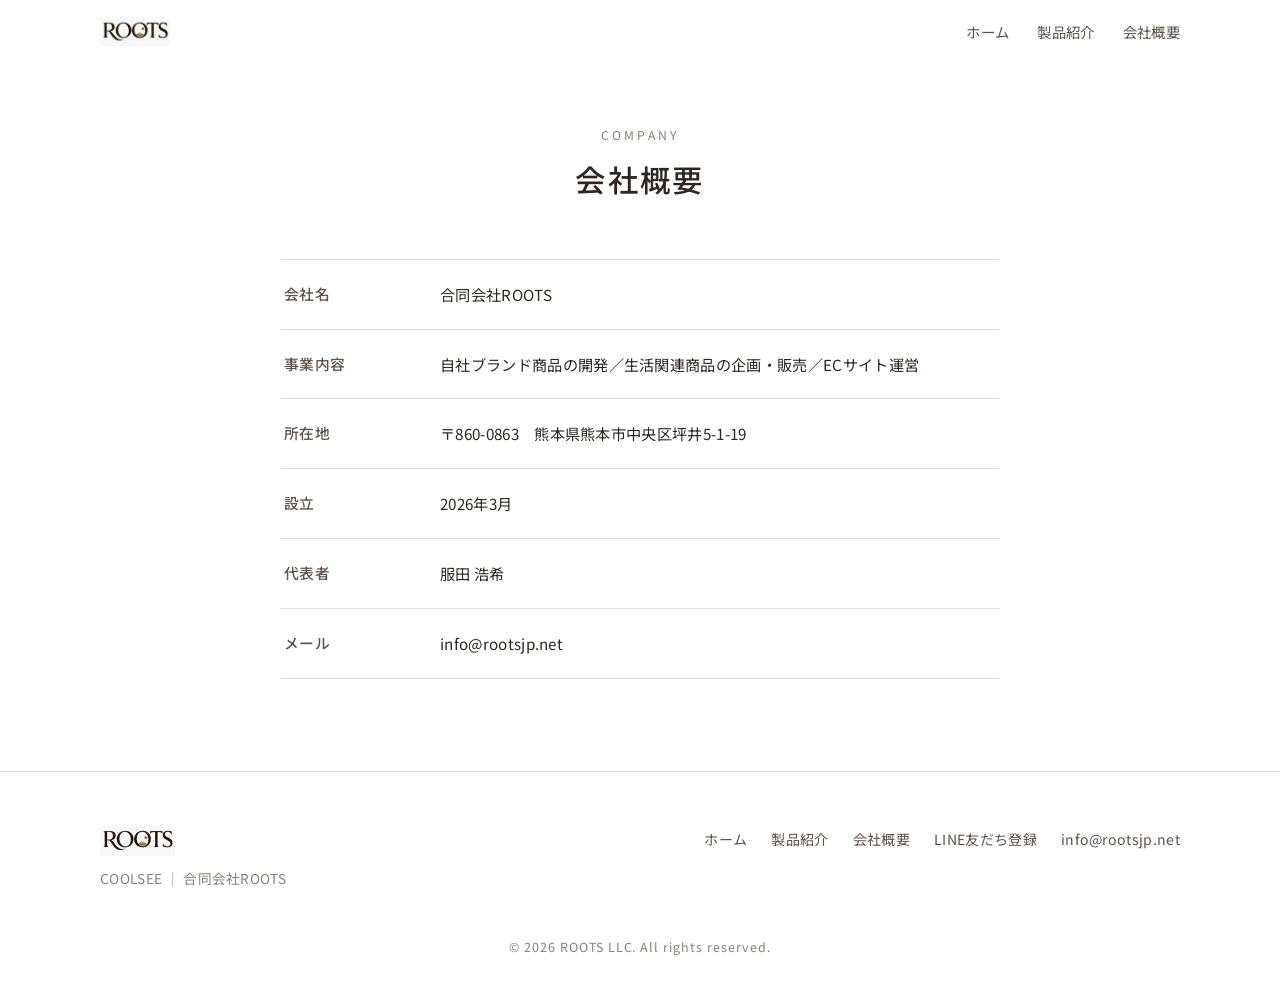
==== company.html @ 8de95a5e "モバイル表示調整・ロゴ差し替え・COOLSEEワードマーク追加 - スマホ幅でLINEバンド/ボタン/詳しく見るボタンを縮小・再配置、横スクロール防止 - ハンバーガーメニューをフェード表示に変更 -" ====
<!DOCTYPE html>
<html lang="ja">
<head>
  <meta charset="UTF-8" />
  <meta name="viewport" content="width=device-width, initial-scale=1.0" />
  <meta name="theme-color" content="#ffffff" />
  <title>会社概要｜合同会社ROOTS</title>
  <meta name="description" content="合同会社ROOTSの会社概要。生活雑貨の企画・開発・販売。保冷バッグ「COOLSEE」を展開。" />

  <link rel="icon" type="image/webp" href="assets/logo.webp" />
  <link rel="apple-touch-icon" href="assets/logo.webp" />

  <link rel="preconnect" href="https://fonts.googleapis.com" />
  <link rel="preconnect" href="https://fonts.gstatic.com" crossorigin />
  <link href="https://fonts.googleapis.com/css2?family=Noto+Sans+JP:wght@300;400;500;700&display=swap" rel="stylesheet" />
  <link rel="stylesheet" href="assets/style.css" />
</head>
<body>

  <!-- ===== Header ===== -->
  <header class="header" id="header">
    <div class="container header__inner">
      <a href="index.html" class="logo" aria-label="ROOTS ホーム">
        <img src="assets/logo.png" alt="ROOTS" />
      </a>

      <nav class="nav" id="nav">
        <ul class="nav__list">
          <li><a href="index.html">ホーム</a></li>
          <li><a href="coolsee.html">製品紹介</a></li>
          <li><a href="company.html">会社概要</a></li>
        </ul>
      </nav>

      <button class="hamburger" id="hamburger" aria-label="メニューを開く" aria-expanded="false">
        <span></span><span></span><span></span>
      </button>
    </div>
  </header>

  <main>
    <section class="section page-top">
      <div class="container">
        <header class="section__head">
          <p class="section__eyebrow">Company</p>
          <h1 class="section__title">会社概要</h1>
        </header>

        <dl class="company">
          <div class="company__row">
            <dt>会社名</dt>
            <dd>合同会社ROOTS</dd>
          </div>
          <div class="company__row">
            <dt>事業内容</dt>
            <dd>自社ブランド商品の開発／生活関連商品の企画・販売／ECサイト運営</dd>
          </div>
          <div class="company__row">
            <dt>所在地</dt>
            <dd>〒860-0863　熊本県熊本市中央区坪井5-1-19</dd>
          </div>
          <div class="company__row">
            <dt>設立</dt>
            <dd>2026年3月</dd>
          </div>
          <div class="company__row">
            <dt>代表者</dt>
            <dd>服田 浩希</dd>
          </div>
          <div class="company__row">
            <dt>メール</dt>
            <dd><a href="mailto:info@rootsjp.net">info@rootsjp.net</a></dd>
          </div>
        </dl>
      </div>
    </section>
  </main>

  <!-- ===== Footer ===== -->
  <footer class="footer">
    <div class="container footer__inner">
      <div class="footer__brand">
        <a href="index.html"><img src="assets/logo.png" alt="ROOTS" class="footer__logo" /></a>
        <p>COOLSEE ｜ 合同会社ROOTS</p>
      </div>
      <nav class="footer__nav">
        <a href="index.html">ホーム</a>
        <a href="coolsee.html">製品紹介</a>
        <a href="company.html">会社概要</a>
        <a href="https://lin.ee/xqbgA3V" target="_blank" rel="noopener">LINE友だち登録</a>
        <a href="mailto:info@rootsjp.net">info@rootsjp.net</a>
      </nav>
    </div>
    <p class="footer__copy">© <span id="year"></span> ROOTS LLC. All rights reserved.</p>
  </footer>

  <script src="assets/script.js"></script>
</body>
</html>
---- assets/style.css ----
/* ===== Design tokens ===== */
:root {
  --c-bg: #ffffff;
  --c-tint: #f6f4ef;        /* ごく薄い生成り */
  --c-text: #2e2620;        /* ロゴのダークブラウン */
  --c-muted: #8a8077;
  --c-line: #e7e1d6;
  --c-accent: #c0492f;      /* ロゴの赤（テラコッタ） */
  --c-key: #5d5349;
  --c-dark: #2e2620;
  --maxw: 1080px;
  --maxw-narrow: 720px;
  --font: "Noto Sans JP", system-ui, -apple-system, "Hiragino Kaku Gothic ProN", sans-serif;
}

/* ===== Base ===== */
* { box-sizing: border-box; }
html { scroll-behavior: smooth; scroll-padding-top: 64px; }
body {
  margin: 0; font-family: var(--font); font-weight: 400;
  color: var(--c-text); background: var(--c-bg);
  line-height: 1.9; letter-spacing: .02em; -webkit-font-smoothing: antialiased;
  overflow-x: hidden;
}
img { max-width: 100%; display: block; }
a { color: inherit; text-decoration: none; }
ul { list-style: none; margin: 0; padding: 0; }
h1, h2, h3, h4 { line-height: 1.5; margin: 0; font-weight: 500; }

.container { width: min(var(--maxw), 88%); margin-inline: auto; }
.container--narrow { width: min(var(--maxw-narrow), 88%); }

/* ===== Buttons ===== */
.btn {
  display: inline-flex; align-items: center; justify-content: center;
  padding: 14px 34px; background: var(--c-text); color: #fff;
  font-weight: 500; font-size: .92rem; letter-spacing: .04em;
  border: 1px solid var(--c-text); border-radius: 2px; cursor: pointer;
  font-family: var(--font); transition: opacity .2s ease; white-space: nowrap;
}
.btn:hover { opacity: .82; }
.btn--ghost { background: transparent; color: var(--c-text); border-color: var(--c-line); }
.btn--ghost:hover { opacity: 1; border-color: var(--c-text); }
.btn--ghost-on-dark { color: #fff; border-color: rgba(255,255,255,.5); }
.btn--ghost-on-dark:hover { border-color: #fff; }
.btn--sm { padding: 11px 26px; font-size: .85rem; }
.btn--block { width: 100%; }

/* ===== Header ===== */
.header {
  position: fixed; inset: 0 0 auto 0; z-index: 100;
  background: #ffffff; -webkit-backdrop-filter: blur(8px); backdrop-filter: blur(8px);
  border-bottom: 1px solid transparent; transition: border-color .25s ease;
}
.header.scrolled { border-bottom-color: var(--c-line); }
.header__inner { display: flex; align-items: center; justify-content: space-between; height: 64px; }
.logo { display: inline-flex; align-items: center; }
.logo img { height: 28px; width: auto; }
.nav { display: flex; align-items: center; gap: 24px; }
.nav__list { display: flex; gap: 28px; font-size: .9rem; }
.nav__list a { color: var(--c-key); transition: color .2s ease; }
.nav__list a:hover { color: var(--c-text); }
.hamburger { display: none; flex-direction: column; gap: 6px; background: none; border: none; cursor: pointer; padding: 8px; }
.hamburger span { width: 24px; height: 2px; background: var(--c-text); transition: .3s; }
.hamburger.open span:nth-child(1) { transform: translateY(8px) rotate(45deg); }
.hamburger.open span:nth-child(2) { opacity: 0; }
.hamburger.open span:nth-child(3) { transform: translateY(-8px) rotate(-45deg); }

/* ===== LINE button ===== */
.btn--line { background: #06C755; color: #fff; border-color: #06C755; gap: .5em; }
.btn--line:hover { opacity: .88; }
.btn--line__icon {
  display: inline-grid; place-items: center; font-size: .62rem; font-weight: 700;
  letter-spacing: .02em; background: #fff; color: #06C755; border-radius: 4px;
  padding: 2px 5px; line-height: 1;
}
.btn--line-lg { padding: 14px 28px; font-size: .95rem; }
.nav__line { margin-left: 4px; }

/* ===== Top page: showcase (商品画像のみ) ===== */
.top { padding-top: 64px; }
.showcase { display: block; position: relative; }
.showcase__img { width: 100%; max-height: 86vh; object-fit: cover; display: block; }
.showcase__more {
  position: absolute; right: 28px; bottom: 28px;
  display: inline-flex; align-items: center; gap: 1em;
  background: rgba(46,38,32,.82); color: #fff; padding: 16px 30px;
  font-size: .9rem; font-weight: 500; letter-spacing: .18em; border-radius: 2px;
  border: 1px solid rgba(255,255,255,.25);
  backdrop-filter: blur(6px); overflow: hidden;
  transition: background .3s ease, letter-spacing .3s ease, padding-right .3s ease;
}
.showcase__more i { font-style: normal; transition: transform .3s ease; }
.showcase:hover .showcase__more { background: var(--c-text); padding-right: 36px; }
.showcase:hover .showcase__more i { transform: translateX(6px); }

/* ===== LINE band ===== */
.line-band { background: var(--c-tint); padding: 60px 0; }
.line-band__inner { display: flex; align-items: center; justify-content: space-between; gap: 36px; flex-wrap: wrap; }
.line-band__text { flex: 1 1 320px; }
.line-band__eyebrow { display: inline-block; background: #06C755; color: #fff; font-size: .72rem; font-weight: 700; letter-spacing: .1em; padding: 4px 12px; border-radius: 2px; margin: 0 0 14px; }
.line-band__title { font-size: clamp(1rem, 4vw, 1.7rem); font-weight: 500; letter-spacing: 0; margin-bottom: 10px; white-space: nowrap; }
.line-band__lead { color: var(--c-key); font-size: .92rem; margin: 0 0 22px; }
.line-band__lead strong { font-weight: 700; color: var(--c-text); box-shadow: inset 0 -.5em 0 rgba(6,199,85,.2); }
.line-band__qr { display: flex; flex-direction: column; align-items: center; gap: 8px; }
.line-band__qr img { width: 132px; height: 132px; background: #fff; border: 1px solid var(--c-line); padding: 8px; }
.line-band__qr span { font-size: .78rem; color: var(--c-muted); }

/* ===== Hero / Key Visual ===== */
.kv { padding-top: 64px; text-align: center; }
.kv__img { width: 100%; max-height: 78vh; object-fit: cover; }
.kv__actions { display: flex; gap: 14px; justify-content: center; flex-wrap: wrap; padding: 34px 0 6px; }

/* ===== Slideshow（自動スライドショー） ===== */
.slideshow { margin-top: 64px; position: relative; background: var(--c-tint); overflow: hidden; }
.slideshow__slides { position: relative; width: 100%; height: clamp(420px, 78vh, 780px); }
.slide {
  position: absolute; inset: 0; width: 100%; height: 100%; object-fit: cover;
  opacity: 0; transition: opacity 1s ease; pointer-events: none;
}
.slide.is-active { opacity: 1; }
.slide--contain { object-fit: contain; background: var(--c-tint); }
.slideshow__dots { position: absolute; left: 0; right: 0; bottom: 18px; display: flex; gap: 9px; justify-content: center; z-index: 2; }
.slideshow__dots button {
  width: 9px; height: 9px; border-radius: 50%; border: none; cursor: pointer; padding: 0;
  background: rgba(255,255,255,.55); box-shadow: 0 0 0 1px rgba(46,38,32,.25); transition: background .2s ease, transform .2s ease;
}
.slideshow__dots button.is-active { background: #fff; transform: scale(1.3); }

/* ===== Intro ===== */
.intro { padding: 76px 0 30px; text-align: center; }
.intro__brand { font-size: 1rem; letter-spacing: .42em; color: var(--c-muted); margin: 0 0 16px; padding-left: .42em; }
.intro__logo { height: 30px; width: auto; margin: 0 auto 22px; display: block; }
.intro__title { font-size: clamp(1.35rem, 3.6vw, 2.2rem); font-weight: 500; letter-spacing: .04em; }
.intro__lead { color: var(--c-key); margin: 24px auto 0; max-width: 40em; }
.intro__actions { display: flex; gap: 14px; justify-content: center; flex-wrap: wrap; margin-top: 30px; }
.note { font-size: .8rem; color: var(--c-muted); margin: 12px 0 0; }
.frow__body .note { margin-top: 14px; }
.stats { display: flex; flex-wrap: wrap; justify-content: center; gap: 14px 0; margin: 40px auto 0; max-width: 720px; border: 1px solid var(--c-line); }
.stats li { flex: 1 1 25%; min-width: 130px; padding: 22px 10px; border-right: 1px solid var(--c-line); display: flex; flex-direction: column; gap: 4px; }
.stats li:last-child { border-right: none; }
.stats strong { font-size: 1.7rem; font-weight: 500; letter-spacing: .02em; color: var(--c-text); line-height: 1.2; }
.stats strong small { font-size: .9rem; margin-left: 2px; color: var(--c-key); }
.stats span { font-size: .78rem; color: var(--c-muted); letter-spacing: .06em; }

/* ===== Sections ===== */
.section { padding: 92px 0; }
.page-top { padding-top: 124px; }

/* ===== Company ===== */
.company { max-width: 720px; margin: 0 auto; border-top: 1px solid var(--c-line); }
.company__row { display: grid; grid-template-columns: 140px 1fr; gap: 16px; padding: 20px 4px; border-bottom: 1px solid var(--c-line); }
.company__row dt { font-weight: 500; color: var(--c-key); font-size: .92rem; }
.company__row dd { margin: 0; font-size: .95rem; }
.section--tint { background: var(--c-tint); }
.section__head { text-align: center; margin-bottom: 56px; }
.section__eyebrow { font-size: .76rem; letter-spacing: .26em; text-transform: uppercase; color: var(--c-muted); margin: 0 0 10px; }
.section__title { font-size: clamp(1.4rem, 3vw, 1.9rem); font-weight: 500; letter-spacing: .08em; }

/* ===== Feature rows ===== */
.frow { display: grid; grid-template-columns: 1fr 1fr; gap: 56px; align-items: center; margin-bottom: 72px; }
.frow:last-child { margin-bottom: 0; }
.frow--rev .frow__media { order: 2; }
.frow__media img { width: 100%; aspect-ratio: 4 / 3; object-fit: cover; background: var(--c-tint); border: 1px solid var(--c-line); }
.frow--doc .frow__media img { aspect-ratio: 3 / 4; object-fit: contain; background: #fff; }
.section--tint .frow__media img { background: #fff; }
.frow__no { font-size: .85rem; letter-spacing: .2em; color: var(--c-accent); margin: 0 0 12px; font-weight: 500; }
.frow__body h3 { font-size: clamp(1.15rem, 2.4vw, 1.45rem); font-weight: 500; margin-bottom: 16px; }
.frow__body p:not(.frow__no) { color: var(--c-muted); margin: 0; }

/* ===== Lineup ===== */
.lineup-single { max-width: 920px; margin: 0 auto; }
.lineup-img { width: 100%; background: #fff; border: 1px solid var(--c-line); }
.lineup-names { display: grid; grid-template-columns: 1fr 1fr; gap: 32px; margin-top: 28px; text-align: center; }
.color__name { font-size: 1.2rem; font-weight: 500; margin: 0 0 8px; letter-spacing: .08em; }
.color__desc { color: var(--c-muted); font-size: .92rem; margin: 0; }

/* ===== Spec ===== */
.spec { display: grid; grid-template-columns: 1fr 1fr; gap: 48px; align-items: center; }
.spec__media img { width: 100%; background: #fff; border: 1px solid var(--c-line); }
.spec__table { margin: 0; border-top: 1px solid var(--c-line); }
.spec__row { display: grid; grid-template-columns: 110px 1fr; gap: 16px; padding: 18px 4px; border-bottom: 1px solid var(--c-line); }
.spec__row dt { font-weight: 500; color: var(--c-key); font-size: .92rem; }
.spec__row dd { margin: 0; font-size: .95rem; }

/* ===== Gallery ===== */
.gallery { display: grid; grid-template-columns: repeat(3, 1fr); gap: 24px; }
.gallery figure { margin: 0; }
.gallery img { width: 100%; aspect-ratio: 3 / 2; object-fit: cover; background: #fff; border: 1px solid var(--c-line); }
.gallery figcaption { text-align: center; color: var(--c-muted); font-size: .88rem; margin-top: 12px; }

/* ===== CTA band ===== */
.cta { background: var(--c-dark); color: #fff; padding: 80px 0; text-align: center; }
.cta__title { font-size: clamp(1.5rem, 3.6vw, 2.1rem); font-weight: 500; letter-spacing: .08em; }
.cta__lead { color: rgba(255,255,255,.8); margin: 18px auto 32px; max-width: 36em; }
.cta__lead strong { color: #fff; font-weight: 700; box-shadow: inset 0 -.5em 0 rgba(6,199,85,.4); }
.cta__actions { display: flex; gap: 14px; justify-content: center; flex-wrap: wrap; }
.cta .btn:not(.btn--ghost) { background: #fff; color: var(--c-dark); border-color: #fff; }

/* ===== News ===== */
.news { max-width: 760px; margin: 0 auto; border-top: 1px solid var(--c-line); }
.news__item { display: grid; grid-template-columns: auto auto 1fr; gap: 20px; align-items: baseline; padding: 22px 4px; border-bottom: 1px solid var(--c-line); }
.news__item time { font-size: .85rem; color: var(--c-muted); }
.news__tag { font-size: .74rem; color: var(--c-key); border: 1px solid var(--c-line); padding: 2px 12px; border-radius: 2px; white-space: nowrap; }
.news__item p { margin: 0; font-size: .95rem; }

/* ===== Contact form ===== */
.contact__lead { text-align: center; color: var(--c-muted); margin: -28px 0 40px; }
.form { display: grid; gap: 20px; }
.form__row { display: grid; gap: 8px; }
.form__row label { font-weight: 500; font-size: .9rem; }
.req { background: var(--c-text); color: #fff; font-size: .66rem; padding: 2px 8px; border-radius: 2px; margin-left: 6px; vertical-align: middle; letter-spacing: .08em; }
.form input, .form textarea {
  font-family: var(--font); font-size: .98rem; padding: 13px 16px;
  border: 1px solid var(--c-line); border-radius: 2px; background: #fff; color: var(--c-text);
  transition: border-color .2s ease;
}
.form input:focus, .form textarea:focus { outline: none; border-color: var(--c-text); }
.form textarea { resize: vertical; }
.form__note { color: #8a6d2f; background: #f3efe6; border: 1px solid #e2d6b8; border-radius: 2px; padding: 11px 14px; font-size: .84rem; margin: 0; }
.form__result { text-align: center; font-weight: 500; margin: 6px 0 0; min-height: 1.4em; font-size: .92rem; }
.form__result.ok { color: var(--c-text); }
.form__result.err { color: #b3261e; }

/* ===== Footer ===== */
.footer { border-top: 1px solid var(--c-line); padding: 54px 0 28px; }
.footer__inner { display: flex; justify-content: space-between; gap: 36px; flex-wrap: wrap; align-items: flex-start; }
.footer__logo { height: 30px; width: auto; }
.footer__brand p { color: var(--c-muted); margin: 10px 0 0; font-size: .85rem; }
.footer__nav { display: flex; flex-wrap: wrap; gap: 10px 24px; align-content: start; }
.footer__nav a { color: var(--c-key); font-size: .88rem; }
.footer__nav a:hover { color: var(--c-text); }
.footer__copy { text-align: center; color: var(--c-muted); font-size: .78rem; letter-spacing: .08em; margin: 44px 0 0; }

/* ===== To top ===== */
.to-top {
  position: fixed; right: 22px; bottom: 22px; z-index: 90;
  width: 44px; height: 44px; border-radius: 2px; background: var(--c-text); color: #fff;
  display: grid; place-items: center; font-size: 1.1rem;
  opacity: 0; pointer-events: none; transform: translateY(10px); transition: .3s;
}
.to-top.show { opacity: .9; pointer-events: auto; transform: translateY(0); }
.to-top:hover { opacity: 1; }

/* ===== Reveal ===== */
.reveal { opacity: 0; transform: translateY(16px); transition: opacity .8s ease, transform .8s ease; }
.reveal.in { opacity: 1; transform: none; }

/* ===== The "TODO" tags ===== */
.todo { display: inline-block; background: #f3efe6; color: #8a6d2f; font-size: .78rem; padding: 2px 10px; border-radius: 2px; border: 1px dashed #e2c98d; }

/* ===== Responsive ===== */
@media (max-width: 860px) {
  .frow, .spec { grid-template-columns: 1fr; gap: 28px; }
  .frow--rev .frow__media { order: 0; }
  .gallery { grid-template-columns: 1fr; }

  .nav { position: fixed; inset: 64px 0 auto 0; background: #fff; border-bottom: 1px solid var(--c-line);
    flex-direction: column; align-items: stretch; gap: 0;
    opacity: 0; visibility: hidden; transform: translateY(-10px);
    transition: opacity .3s ease, transform .3s ease, visibility .3s ease; }
  .nav.open { opacity: 1; visibility: visible; transform: translateY(0); }
  .nav__list { flex-direction: column; gap: 0; }
  .nav__list li { border-top: 1px solid var(--c-line); }
  .nav__list li:first-child { border-top: none; }
  .nav__list a { display: block; padding: 16px 6%; }
  .nav__line { margin: 16px 6%; }
  .hamburger { display: flex; }
}

@media (max-width: 560px) {
  .section { padding: 68px 0; }
  .slideshow__slides { height: clamp(320px, 64vh, 520px); }
  .line-band__inner { flex-direction: column; text-align: center; }
  .line-band__eyebrow { margin-inline: auto; font-size: .68rem; }
  .line-band__lead { font-size: .82rem; }
  .btn--line-lg { padding: 12px 22px; font-size: .86rem; }
  .showcase__more { right: 10px; left: auto; bottom: 10px; transform: none; padding: 6px 11px; font-size: .66rem; letter-spacing: .04em; gap: .35em; border-radius: 3px; }
  .showcase:hover .showcase__more { transform: none; padding-right: 11px; }
  .stats li { flex: 1 1 50%; border-right: none; }
  .stats li:nth-child(odd) { border-right: 1px solid var(--c-line); }
  .stats strong { font-size: 1.4rem; }
  .lineup-names { grid-template-columns: 1fr; gap: 18px; }
  .news__item { grid-template-columns: 1fr; gap: 6px; }
  .spec__row { grid-template-columns: 1fr; gap: 4px; }
  .company__row { grid-template-columns: 1fr; gap: 4px; }
  .footer__inner { flex-direction: column; }
}

@media (prefers-reduced-motion: reduce) {
  * { animation: none !important; scroll-behavior: auto; }
  .reveal { opacity: 1; transform: none; transition: none; }
}
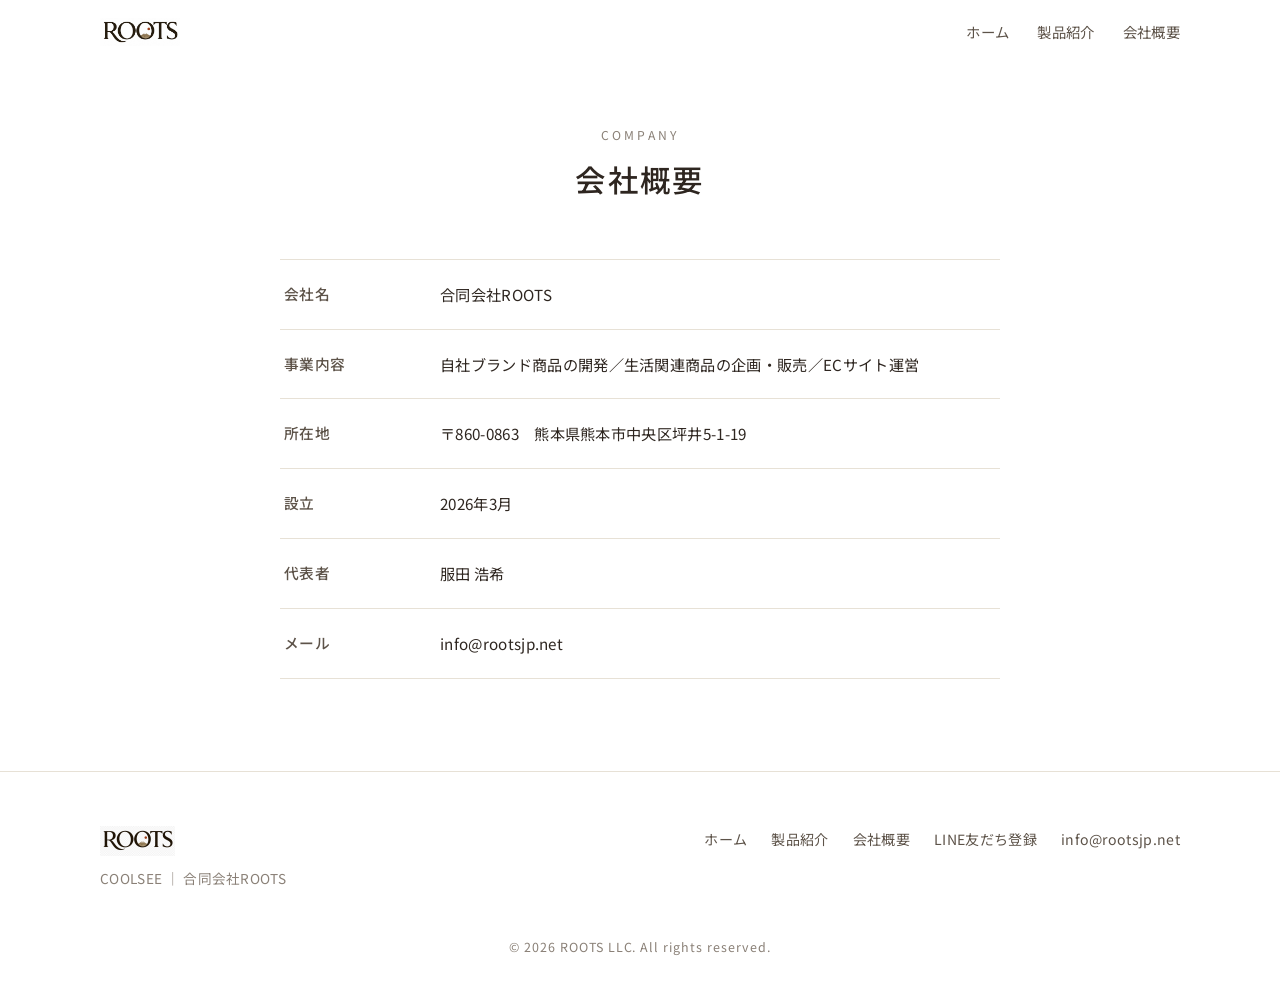
==== commit ba114716: "商品仕様表の追加・モバイル余白/文字サイズ調整・ロゴ差し替え" ====
--- a/company.html
+++ b/company.html
@@ -21,7 +21,7 @@
   <header class="header" id="header">
     <div class="container header__inner">
       <a href="index.html" class="logo" aria-label="ROOTS ホーム">
-        <img src="assets/logo.png" alt="ROOTS" />
+        <img src="assets/logo-header.jpg" alt="ROOTS" />
       </a>
 
       <nav class="nav" id="nav">
--- a/assets/style.css
+++ b/assets/style.css
@@ -130,9 +130,11 @@
 /* ===== Intro ===== */
 .intro { padding: 76px 0 30px; text-align: center; }
 .intro__brand { font-size: 1rem; letter-spacing: .42em; color: var(--c-muted); margin: 0 0 16px; padding-left: .42em; }
-.intro__logo { height: 30px; width: auto; margin: 0 auto 22px; display: block; }
+.intro__logo { height: 46px; width: auto; margin: 0 auto 24px; display: block; }
 .intro__title { font-size: clamp(1.35rem, 3.6vw, 2.2rem); font-weight: 500; letter-spacing: .04em; }
+.intro__title span { display: block; }
 .intro__lead { color: var(--c-key); margin: 24px auto 0; max-width: 40em; }
+.intro__lead .lead-line { white-space: nowrap; }
 .intro__actions { display: flex; gap: 14px; justify-content: center; flex-wrap: wrap; margin-top: 30px; }
 .note { font-size: .8rem; color: var(--c-muted); margin: 12px 0 0; }
 .frow__body .note { margin-top: 14px; }
@@ -179,9 +181,11 @@
 .spec { display: grid; grid-template-columns: 1fr 1fr; gap: 48px; align-items: center; }
 .spec__media img { width: 100%; background: #fff; border: 1px solid var(--c-line); }
 .spec__table { margin: 0; border-top: 1px solid var(--c-line); }
-.spec__row { display: grid; grid-template-columns: 110px 1fr; gap: 16px; padding: 18px 4px; border-bottom: 1px solid var(--c-line); }
-.spec__row dt { font-weight: 500; color: var(--c-key); font-size: .92rem; }
-.spec__row dd { margin: 0; font-size: .95rem; }
+.spec__row { display: grid; grid-template-columns: 96px 1fr; gap: 14px; padding: 12px 4px; border-bottom: 1px solid var(--c-line); }
+.spec__row dt { font-weight: 500; color: var(--c-key); font-size: .82rem; }
+.spec__row dd { margin: 0; font-size: .82rem; line-height: 1.7; }
+.spec-notes { max-width: 720px; margin: 20px auto 0; padding: 0; }
+.spec-notes li { font-size: .76rem; color: var(--c-muted); line-height: 1.8; }
 
 /* ===== Gallery ===== */
 .gallery { display: grid; grid-template-columns: repeat(3, 1fr); gap: 24px; }
@@ -191,11 +195,11 @@
 
 /* ===== CTA band ===== */
 .cta { background: var(--c-dark); color: #fff; padding: 80px 0; text-align: center; }
-.cta__title { font-size: clamp(1.5rem, 3.6vw, 2.1rem); font-weight: 500; letter-spacing: .08em; }
+.cta__title { font-size: clamp(1.4rem, 3.6vw, 2.1rem); font-weight: 500; letter-spacing: .04em; white-space: nowrap; }
 .cta__lead { color: rgba(255,255,255,.8); margin: 18px auto 32px; max-width: 36em; }
 .cta__lead strong { color: #fff; font-weight: 700; box-shadow: inset 0 -.5em 0 rgba(6,199,85,.4); }
 .cta__actions { display: flex; gap: 14px; justify-content: center; flex-wrap: wrap; }
-.cta .btn:not(.btn--ghost) { background: #fff; color: var(--c-dark); border-color: #fff; }
+.cta .btn:not(.btn--ghost):not(.btn--line) { background: #fff; color: var(--c-dark); border-color: #fff; }
 
 /* ===== News ===== */
 .news { max-width: 760px; margin: 0 auto; border-top: 1px solid var(--c-line); }
@@ -269,8 +273,18 @@
 }
 
 @media (max-width: 560px) {
-  .section { padding: 68px 0; }
-  .slideshow__slides { height: clamp(320px, 64vh, 520px); }
+  .section { padding: 54px 0; }
+  .section__head { margin-bottom: 30px; }
+  .slideshow__slides { height: auto; aspect-ratio: 4 / 3; }
+  .intro { padding: 36px 0 20px; }
+  .intro__logo { height: 40px; margin-bottom: 18px; }
+  .intro__title { font-size: min(1.4rem, 5.2vw); letter-spacing: 0; }
+  .intro__title span { white-space: nowrap; }
+  .intro__lead { font-size: .78rem; }
+  .section__title { font-size: 1.2rem; letter-spacing: .02em; white-space: nowrap; }
+  .cta__title { font-size: 1.2rem; letter-spacing: .02em; }
+  .frow__body p:not(.note) { font-size: .85rem; }
+  .color__desc { font-size: .8rem; }
   .line-band__inner { flex-direction: column; text-align: center; }
   .line-band__eyebrow { margin-inline: auto; font-size: .68rem; }
   .line-band__lead { font-size: .82rem; }
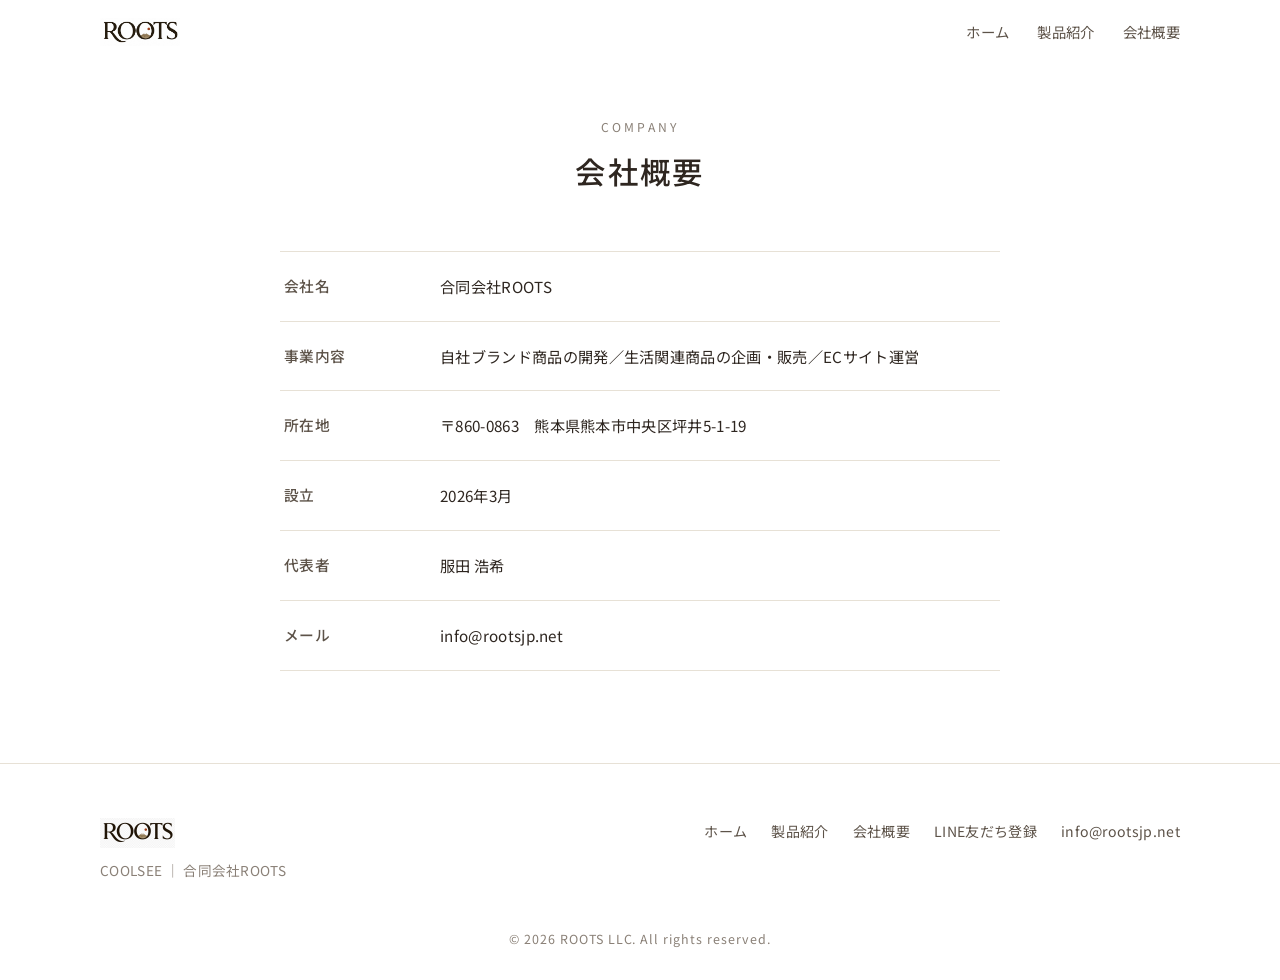
==== commit 7793575c: "会社概要の上部余白を修正（見出しの見切れ解消）・ver=6" ====
--- a/company.html
+++ b/company.html
@@ -13,7 +13,7 @@
   <link rel="preconnect" href="https://fonts.googleapis.com" />
   <link rel="preconnect" href="https://fonts.gstatic.com" crossorigin />
   <link href="https://fonts.googleapis.com/css2?family=Noto+Sans+JP:wght@300;400;500;700&display=swap" rel="stylesheet" />
-  <link rel="stylesheet" href="assets/style.css" />
+  <link rel="stylesheet" href="assets/style.css?v=6" />
 </head>
 <body>
 
@@ -94,6 +94,6 @@
     <p class="footer__copy">© <span id="year"></span> ROOTS LLC. All rights reserved.</p>
   </footer>
 
-  <script src="assets/script.js"></script>
+  <script src="assets/script.js?v=6"></script>
 </body>
 </html>
--- a/assets/style.css
+++ b/assets/style.css
@@ -98,7 +98,7 @@
 .line-band { background: var(--c-tint); padding: 60px 0; }
 .line-band__inner { display: flex; align-items: center; justify-content: space-between; gap: 36px; flex-wrap: wrap; }
 .line-band__text { flex: 1 1 320px; }
-.line-band__eyebrow { display: inline-block; background: #06C755; color: #fff; font-size: .72rem; font-weight: 700; letter-spacing: .1em; padding: 4px 12px; border-radius: 2px; margin: 0 0 14px; }
+.line-band__eyebrow { display: inline-block; background: rgba(192,73,47,.12); color: var(--c-accent); font-size: .72rem; font-weight: 700; letter-spacing: .1em; padding: 4px 12px; border-radius: 2px; margin: 0 0 14px; }
 .line-band__title { font-size: clamp(1rem, 4vw, 1.7rem); font-weight: 500; letter-spacing: 0; margin-bottom: 10px; white-space: nowrap; }
 .line-band__lead { color: var(--c-key); font-size: .92rem; margin: 0 0 22px; }
 .line-band__lead strong { font-weight: 700; color: var(--c-text); box-shadow: inset 0 -.5em 0 rgba(6,199,85,.2); }
@@ -147,7 +147,7 @@
 
 /* ===== Sections ===== */
 .section { padding: 92px 0; }
-.page-top { padding-top: 124px; }
+.section.page-top { padding-top: 116px; }
 
 /* ===== Company ===== */
 .company { max-width: 720px; margin: 0 auto; border-top: 1px solid var(--c-line); }
@@ -274,6 +274,7 @@
 
 @media (max-width: 560px) {
   .section { padding: 54px 0; }
+  .section.page-top { padding-top: 96px; }
   .section__head { margin-bottom: 30px; }
   .slideshow__slides { height: auto; aspect-ratio: 4 / 3; }
   .intro { padding: 36px 0 20px; }
@@ -286,6 +287,7 @@
   .frow__body p:not(.note) { font-size: .85rem; }
   .color__desc { font-size: .8rem; }
   .line-band__inner { flex-direction: column; text-align: center; }
+  .line-band__qr { display: none; }
   .line-band__eyebrow { margin-inline: auto; font-size: .68rem; }
   .line-band__lead { font-size: .82rem; }
   .btn--line-lg { padding: 12px 22px; font-size: .86rem; }
